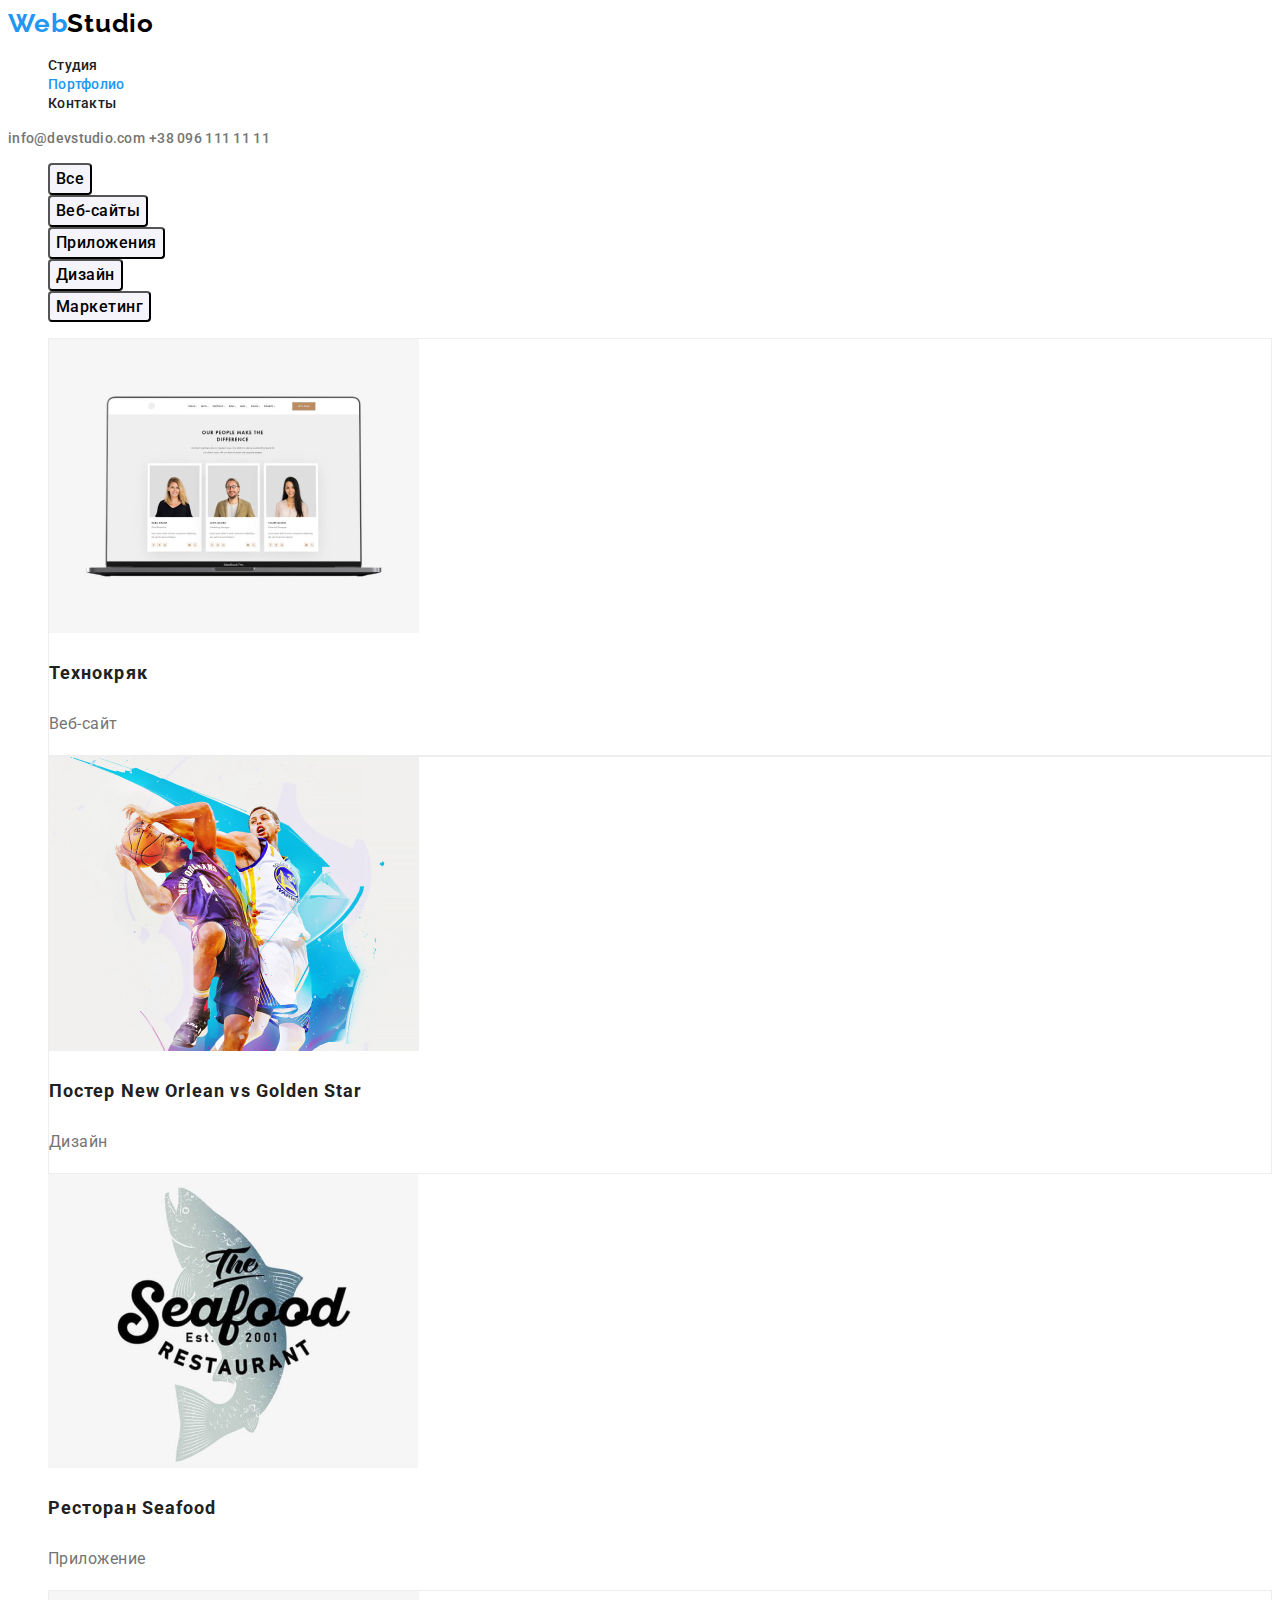
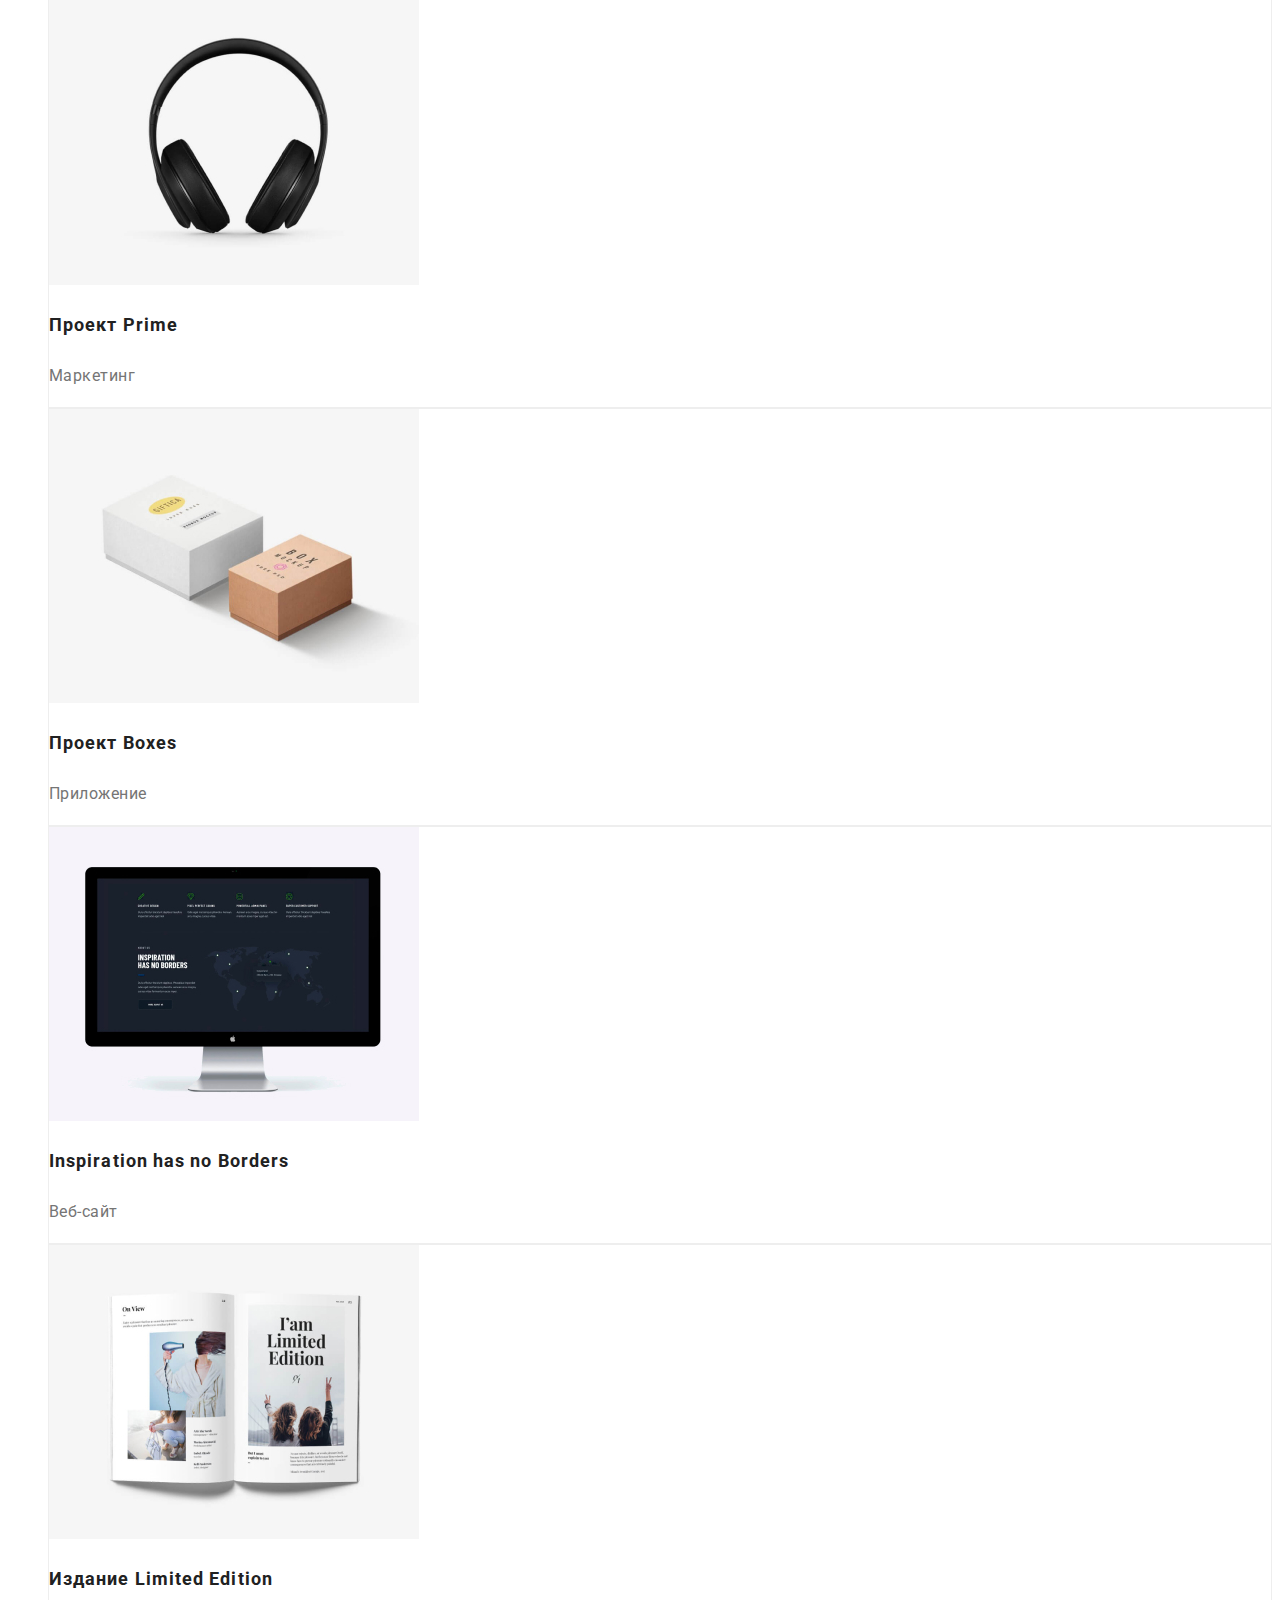
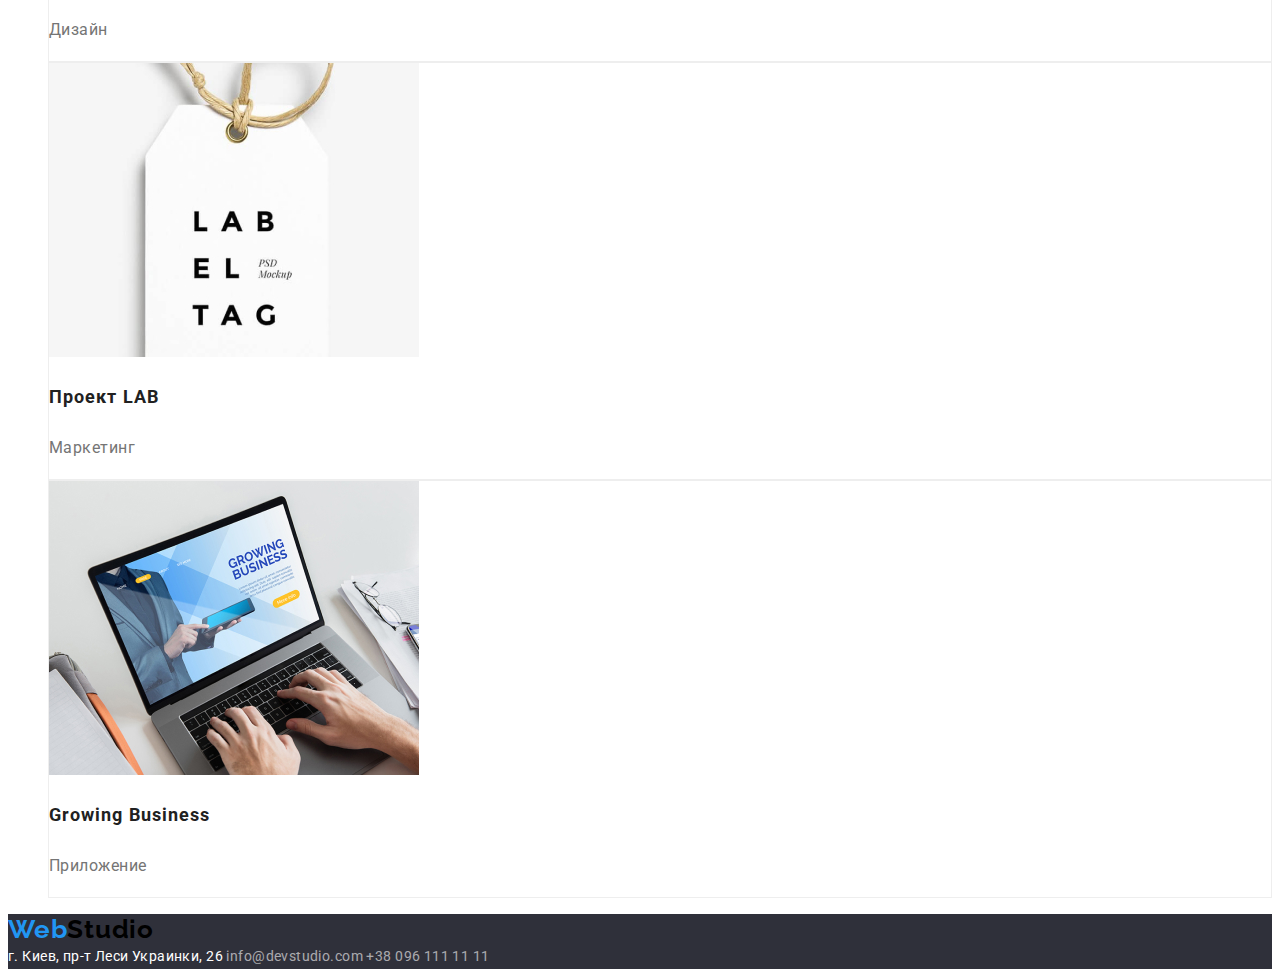
==== portfolio.html @ 05eec01e "скопированные" ====
<!DOCTYPE html>
<html lang="en">
<head>
    <meta charset="UTF-8">
    <meta http-equiv="X-UA-Compatible" content="IE=edge">
    <meta name="viewport" content="width=device-width, initial-scale=1.0">
    <link rel="preconnect" href="https://fonts.googleapis.com">
    <link rel="preconnect" href="https://fonts.gstatic.com" crossorigin>
    <link href="https://fonts.googleapis.com/css2?family=Raleway:wght@700&family=Roboto:wght@400;500;700;900&display=swap" rel="stylesheet">
    <link rel="stylesheet" href="./css/styles.css">
    <title>Портфолио</title>
</head>
<body>
    <!-- Шапка -->
    <header class="header">
        <a href="index.html" class="main-page-link">Web<span class="main-page-link-logo">Studio</span></a>
        <nav>
            <ul>
                <li><a href="index.html" class="nav-sections">Студия</a></li>
                <li><a href="portfolio.html" class="nav-sections active">Портфолио</a></li>
                <li><a href="#" class="nav-sections">Контакты</a></li>
            </ul>  
        </nav>
        <a href="mailto:info@devstudio.com" class="main-mail-header">info@devstudio.com</a>
        <a href="tel:+380961111111" class="main-phone-header">+38 096 111 11 11</a>
    </header>

    <!-- Основная часть -->

    <main>

        <!--Фильтры-->
        <section>
            <ul>
                <li>
                    <button type="button" class="portfolio-categories-button">Все</button>
                </li>
                <li>
                    <button type="button" class="portfolio-categories-button">Веб-сайты</button>
                </li>
                <li>
                    <button type="button" class="portfolio-categories-button">Приложения</button>
                </li>
                <li>
                    <button type="button" class="portfolio-categories-button">Дизайн</button>
                </li>
                <li>
                    <button type="button" class="portfolio-categories-button">Маркетинг</button>
                </li>
            </ul>  

            <!--Варианты для фильтра-->
        
            <ul>
                <li class="portfolio-variants">
                    <a href="#">
                        <img src="images/portf1.jpg" alt="ноутбук" width="370">
                        <h3 class="portfolio-variant-name">Технокряк</h3>
                        <p class="portfolio-variant-type">Веб-сайт</p>
                    </a>   
                </li>
                <li class="portfolio-variants">
                    <a href="">
                        <img src="images/portf2.jpg" alt="баскетболисты" width="370">
                        <h3 class="portfolio-variant-name">Постер New Orlean vs Golden Star</h3>
                        <p class="portfolio-variant-type">Дизайн</p>  
                    </a>
                </li>
                <li>
                    <a href="#">
                        <img src="images/portf3.jpg" alt="морской ресторан" width="370">
                        <h3 class="portfolio-variant-name">Ресторан Seafood</h3>
                        <p class="portfolio-variant-type">Приложение</p>
                    </a> 
                </li>
                <li class="portfolio-variants">
                    <a href="#">
                        <img src="images/portf4.jpg" alt="наушники" width="370">
                        <h3 class="portfolio-variant-name">Проект Prime</h3>
                        <p class="portfolio-variant-type">Маркетинг</p>
                    </a>
                </li>
                <li class="portfolio-variants">
                    <a href="#">
                        <img src="images/portf5.jpg" alt="коробки" width="370">
                        <h3 class="portfolio-variant-name">Проект Boxes</h3>
                        <p class="portfolio-variant-type">Приложение</p>
                    </a>
                </li>
                <li class="portfolio-variants">
                    <a href="#">
                        <img src="images/portf6.jpg" alt="монитор" width="370">
                        <h3 class="portfolio-variant-name">Inspiration has no Borders</h3>
                        <p class="portfolio-variant-type">Веб-сайт</p>
                    </a>
                </li>
                <li class="portfolio-variants">
                    <a href="#">
                        <img src="images/portf7.jpg" alt="книга" width="370">
                        <h3 class="portfolio-variant-name">Издание Limited Edition</h3>
                        <p class="portfolio-variant-type">Дизайн</p>
                    </a>
                </li>
                <li class="portfolio-variants">
                    <a href="#">
                        <img src="images/portf8.jpg" alt="бирка" width="370">
                        <h3 class="portfolio-variant-name">Проект LAB</h3>
                        <p class="portfolio-variant-type">Маркетинг</p>
                    </a>
                </li>
                <li class="portfolio-variants">
                    <a href="#">
                        <img src="images/portf9.jpg" alt="печатание на ноутбуке" width="370">
                        <h3 class="portfolio-variant-name">Growing Business</h3>
                        <p class="portfolio-variant-type">Приложение</p>
                    </a>
                </li>
            </ul>
        </section>

    </main>

    <!-- Подвал-->
    <footer class="footer">
        <a href="index.html" class="main-page-link">Web<span class="main-page-link-logo">Studio</span></a>
        <address class="footer-address">г. Киев, пр-т Леси Украинки, 26
            <a href="mailto:info@devstudio.com" class="main-mail-footer">info@devstudio.com</a>
            <a href="tel:+380961111111" class="main-phone-footer">+38 096 111 11 11</a>
        </address>
    </footer>
</body>
</html>
---- css/styles.css ----
body {
    font-family: 'Raleway', sans-serif;
    font-family: 'Roboto', sans-serif;
    background: #FFFFFF;
    font-family: Roboto;
    color: var(--almost-black-color);
}

a {
   text-decoration: none; 
}

button {
    font-family: inherit;
    cursor: pointer;
}
ul {
    list-style: none;
}

:root {
    --blue-color: #2196F3;
    --gray-color: #757575;
    --white-color: #FFFFFF;
    --notwhite-color: #F5F4FA;
    --almost-black-color: #212121;
}

/* шапка и елементы */

.main-page-link {
    font-family: Raleway;
    font-weight: bold;
    font-size: 26px;
    line-height: 1.19;
    letter-spacing: 0.03em;
    color: var(--blue-color);
}

.main-page-link-logo {
    color: #000;
}

.nav-sections {
    font-weight: 500;
    font-size: 14px;
    line-height: 1.14;
    letter-spacing: 0.02em;
    color: var(--almost-black-color); 
}

.nav-sections.active,
.nav-sections:hover,
.nav-sections:focus {
    color: var(--blue-color);
}

.main-mail-header,
.main-phone-header {
    font-weight: 500;
    font-size: 14px;
    line-height: 1.14;
    letter-spacing: 0.02em;
    color: var(--gray-color);
}
.main-mail-header:hover,
.main-mail-header:focus,
.main-phone-header:hover,
.main-phone-header:focus {
    color: var(--blue-color);
}


/* главная страница*/

/* главный текст с кнопкой*/

.main-page-face {
    background: #2F303A;
}

.main-page-face-text {
    font-weight: 900;
    font-size: 44px;
    line-height: 1.36;
    text-align: center;
    letter-spacing: 0.06em;
    text-transform: uppercase;
    color: var(--white-color);
}

.main-page-face-button {
    background: var(--blue-color);
    box-shadow: 0px 4px 4px rgba(0, 0, 0, 0.15);
    border-radius: 4px;
    font-weight: bold;
    font-size: 16px;
    line-height: 1.87;
    display: flex;
    align-items: center;
    text-align: center;
    letter-spacing: 0.06em;
    color: var(--white-color);
}

.main-page-face-button:focus,
.main-page-face-button:hover {
    background: #188CE8;
    ;
}

/* Характеристики*/

.main-page-specifications-title{
    font-weight: bold;
    font-size: 14px;
    line-height: 1.14;
    letter-spacing: 0.03em;
    text-transform: uppercase;
}

.main-page-specifications-text {
    font-size: 14px;
    line-height: 1.71;
    letter-spacing: 0.03em;
    color: var(--gray-color);
}

/* Заголовки разделов*/
.main-page-titles {
    font-weight: bold;
    font-size: 36px;
    line-height: 1.17;
    text-align: center;
    letter-spacing: 0.03em;
}

/* Раздел команды*/
.main-page-team {
    background: var(--notwhite-color);
}

.main-page-team-teaser {
    background: var(--white-color);
    box-shadow: 0px 1px 3px rgba(0, 0, 0, 0.12), 0px 1px 1px rgba(0, 0, 0, 0.14), 0px 2px 1px rgba(0, 0, 0, 0.2);
    border-radius: 0px 0px 4px 4px;
}

.main-page-team-name {
    font-weight: 500;
    font-size: 16px;
    line-height: 1.19;
    text-align: center;
    letter-spacing: 0.03em;
}

.main-page-team-position {
    font-weight: normal;
    font-size: 16px;
    line-height: 1.19;
    text-align: center;
    letter-spacing: 0.03em;
    color: var(--gray-color);
}


/* Портфолио*/

/* Кнопки категорий */
.portfolio-categories-button {
    background: var(--notwhite-color);
    border-radius: 4px;
    font-weight: 500;
    font-size: 16px;
    line-height: 1.62;
    text-align: center;
    letter-spacing: 0.03em;
}

.portfolio-categories-button:focus,
.portfolio-categories-button:hover {
    background: var(--blue-color);
    box-shadow: 0px 3px 1px rgba(0, 0, 0, 0.1), 0px 1px 2px rgba(0, 0, 0, 0.08), 0px 2px 2px rgba(0, 0, 0, 0.12);
    border-radius: 4px;
    font-weight: 500;
    font-size: 16px;
    line-height: 1.62;
    text-align: center;
    letter-spacing: 0.03em;
    color: var(--white-color);
}

/* Варианты*/
.portfolio-variants {
    border: 1px solid #EEEEEE;
    box-sizing: border-box;
}

.portfolio-variant-name {
    font-weight: bold;
    font-size: 18px;
    line-height: 2;
    letter-spacing: 0.06em;
    color: var(--almost-black-color);
}

.portfolio-variant-type {
    font-weight: normal;
    font-size: 16px;
    line-height: 1.87;
    letter-spacing: 0.03em;
    color: var(--gray-color);
}

/* Подвал*/

.footer {
    background: #2F303A;
}

.footer-address {
    font-style: normal;
    font-weight: normal;
    font-size: 14px;
    line-height: 1.71;
    letter-spacing: 0.03em;
    color: var(--white-color);
}

.main-mail-footer,
.main-phone-footer {
    font-style: normal;
    font-weight: normal;
    font-size: 14px;
    line-height: 1.71;
    letter-spacing: 0.03em;
    color: rgba(255, 255, 255, 0.6); 
}

.main-mail-footer:hover,
.main-phone-footer:hover,
.main-mail-footer:focus,
.main-phone-footer:focus {
    color: var(--blue-color);
}
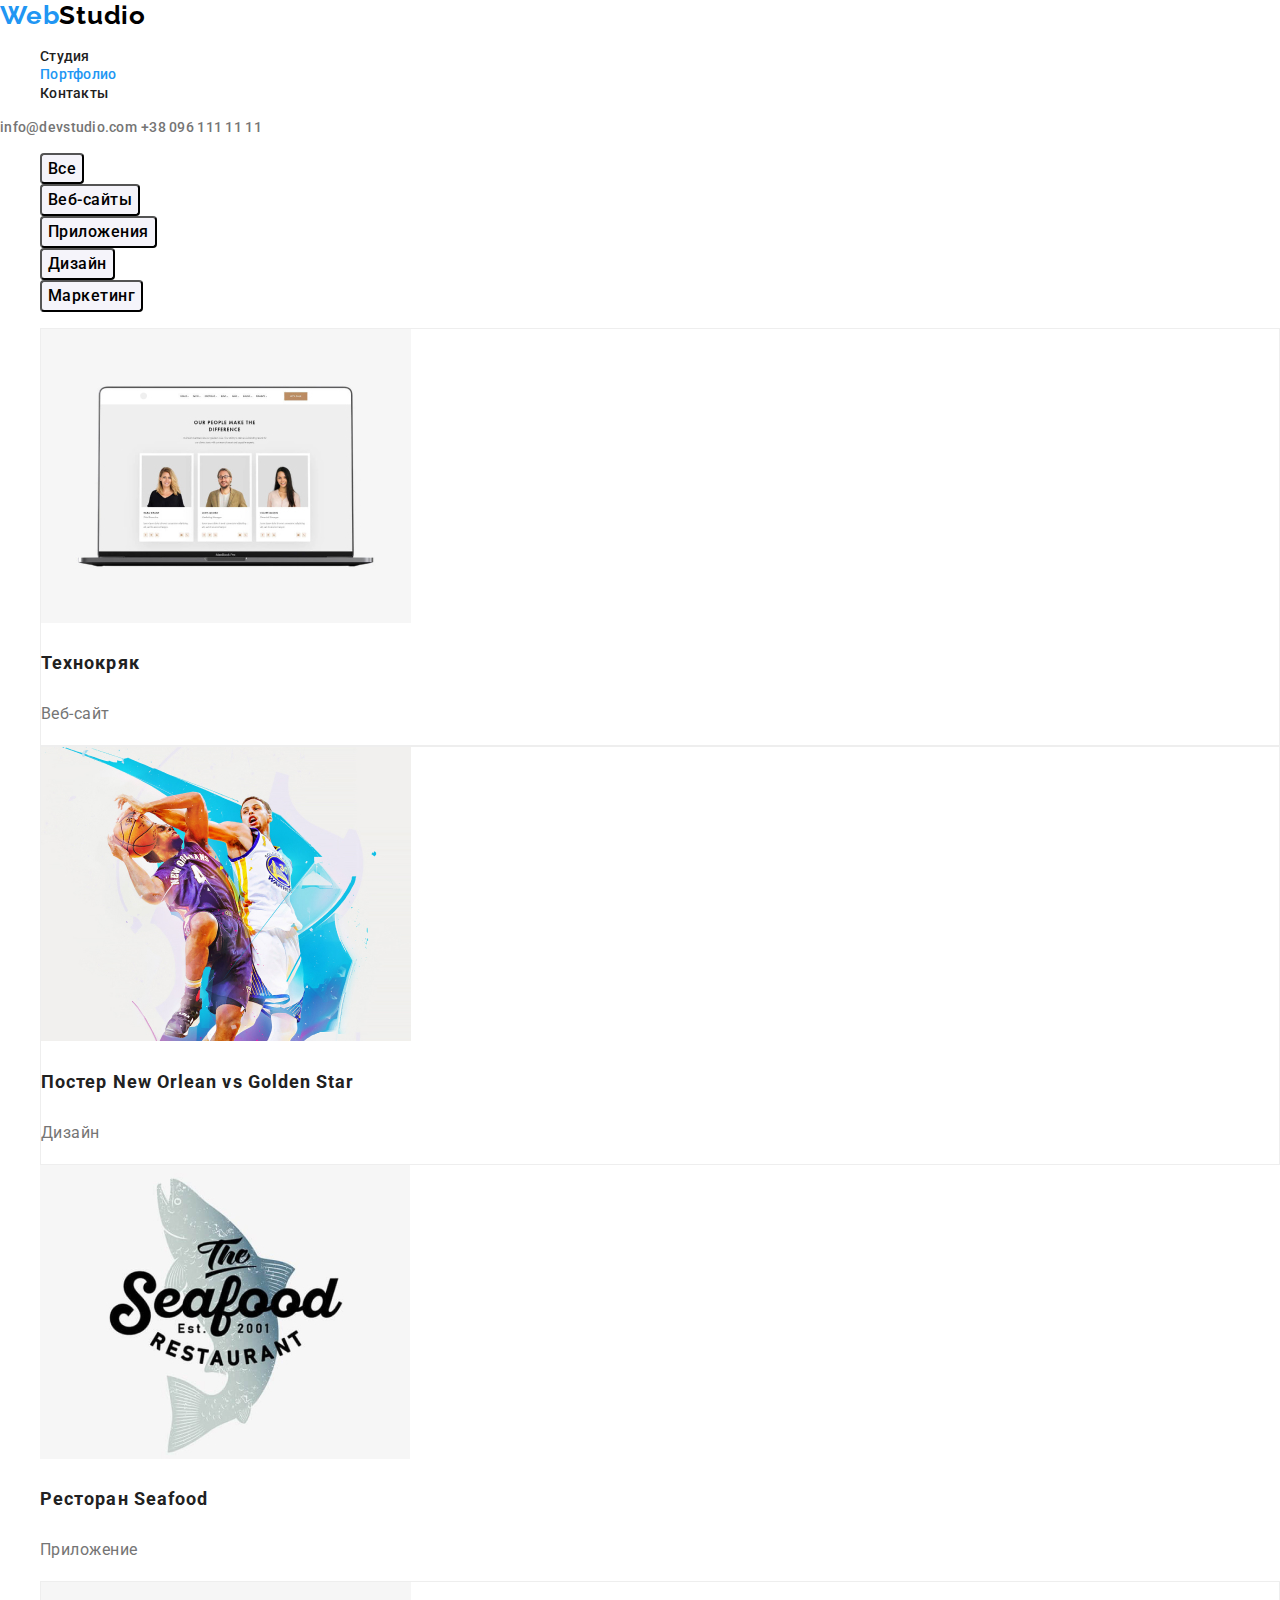
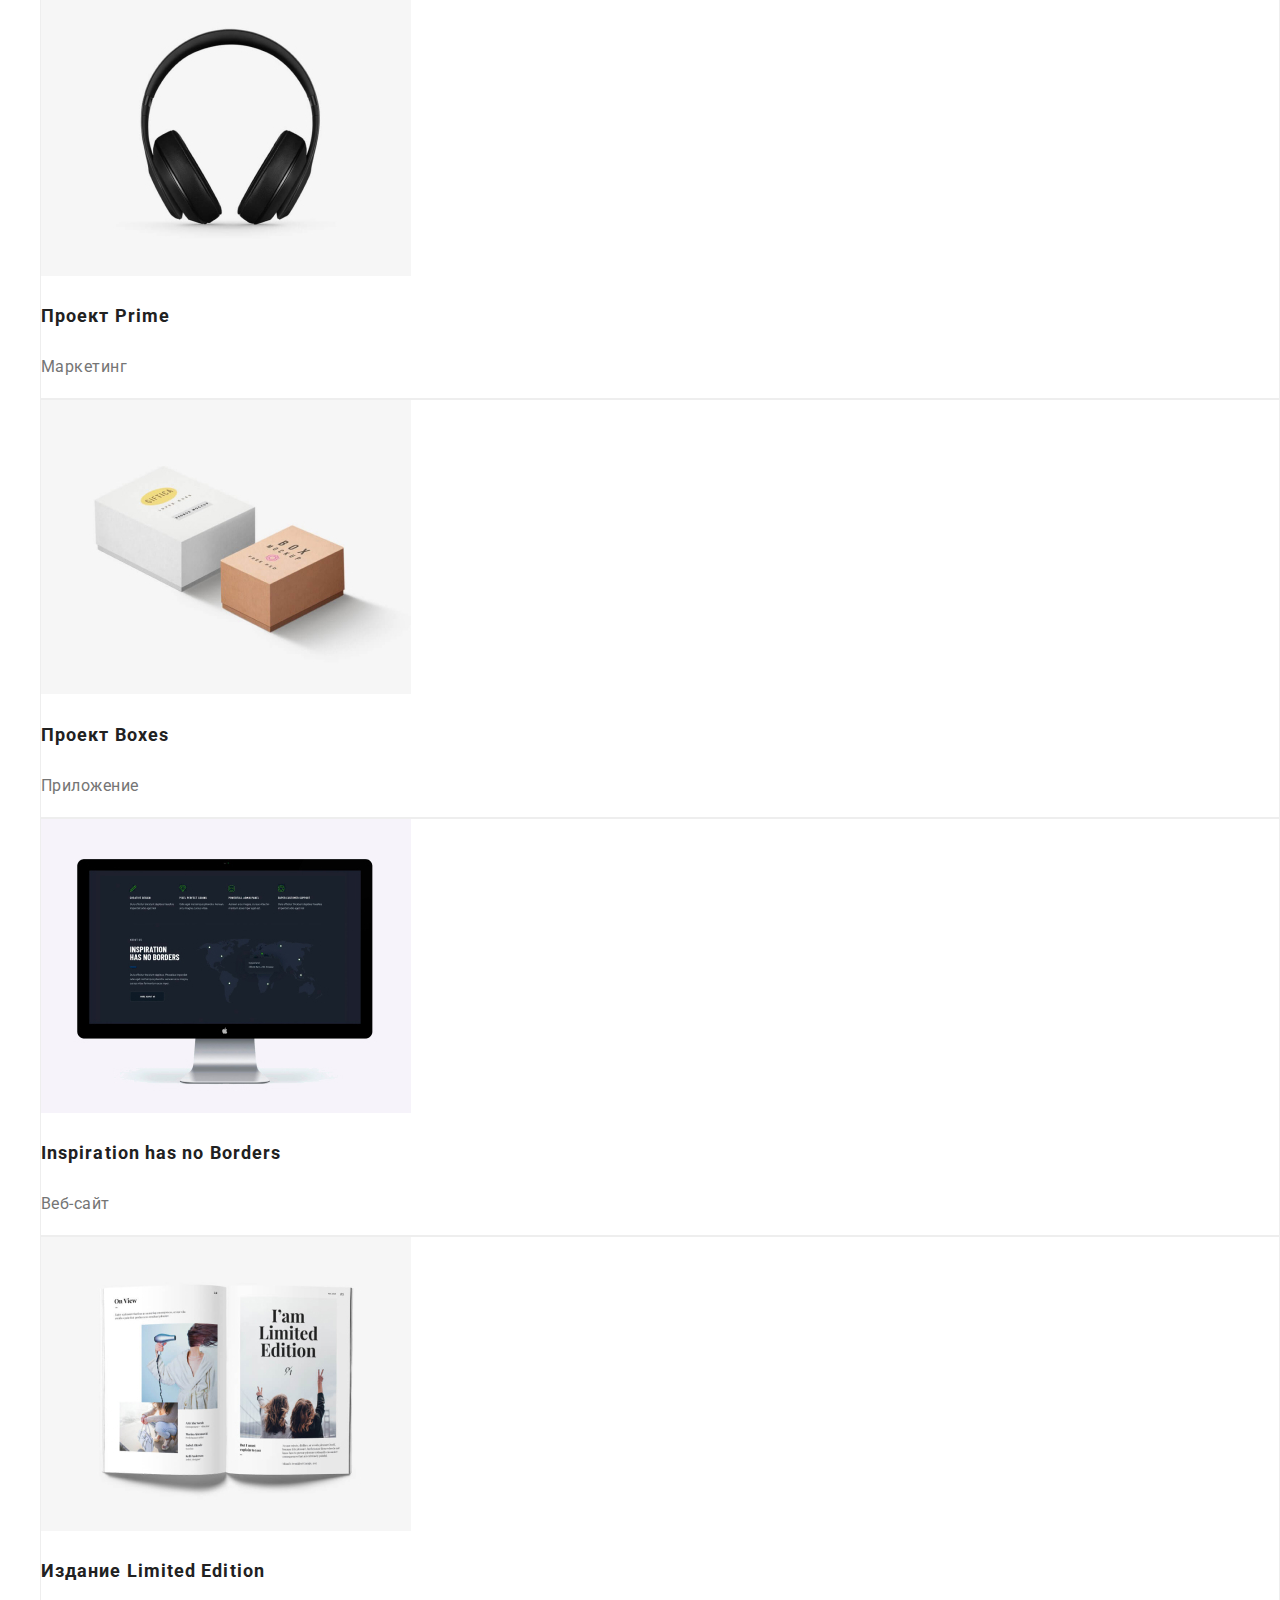
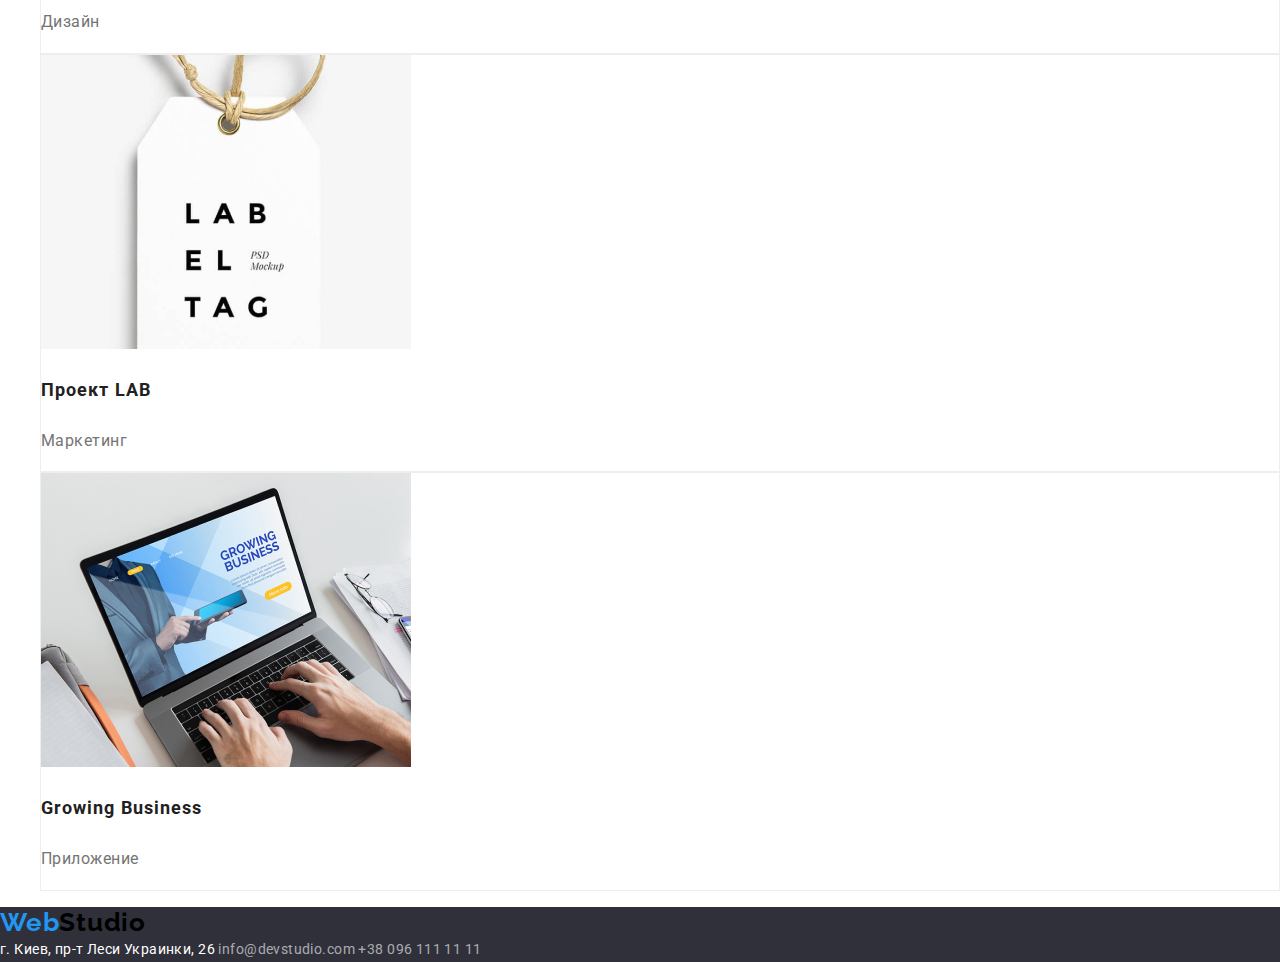
==== commit 198a4834: "+нормализатор" ====
--- a/portfolio.html
+++ b/portfolio.html
@@ -7,6 +7,7 @@
     <link rel="preconnect" href="https://fonts.googleapis.com">
     <link rel="preconnect" href="https://fonts.gstatic.com" crossorigin>
     <link href="https://fonts.googleapis.com/css2?family=Raleway:wght@700&family=Roboto:wght@400;500;700;900&display=swap" rel="stylesheet">
+    <link rel="stylesheet" href="./css/modern-normalize.css">
     <link rel="stylesheet" href="./css/styles.css">
     <title>Портфолио</title>
 </head>
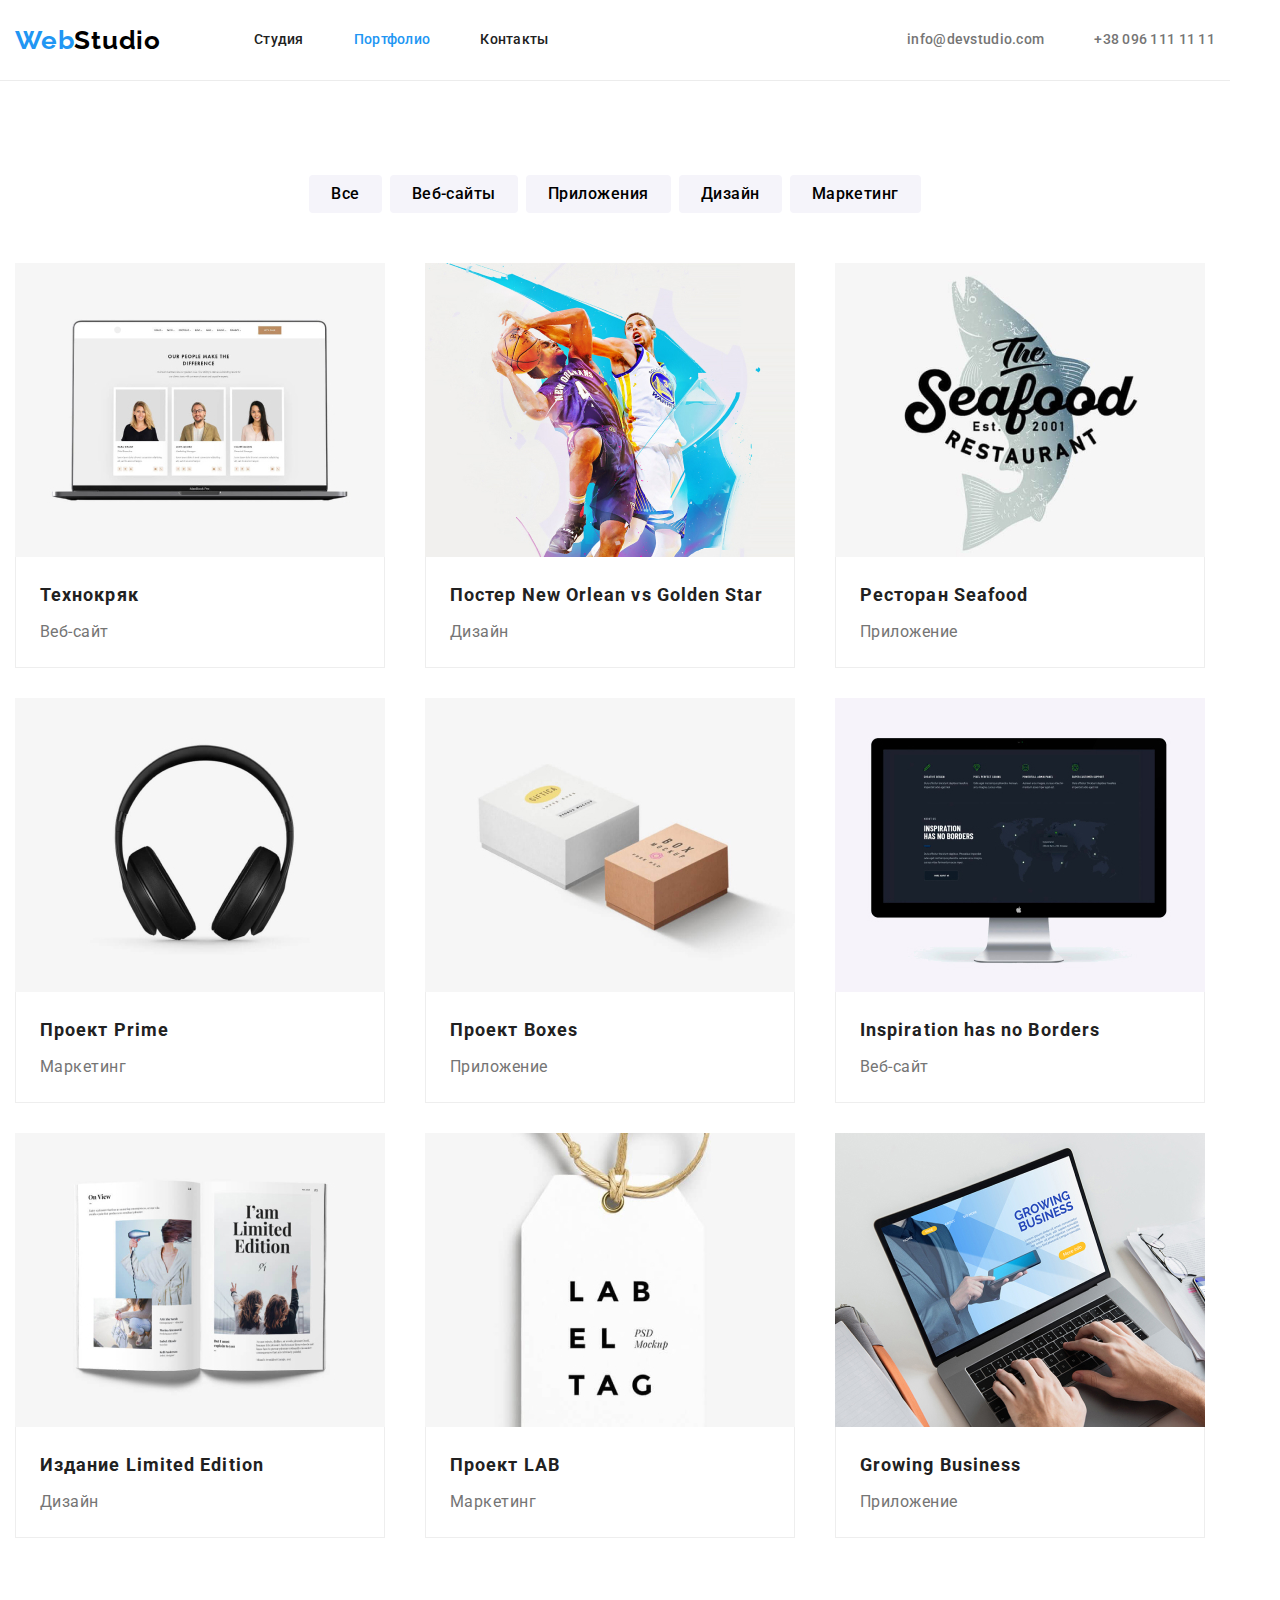
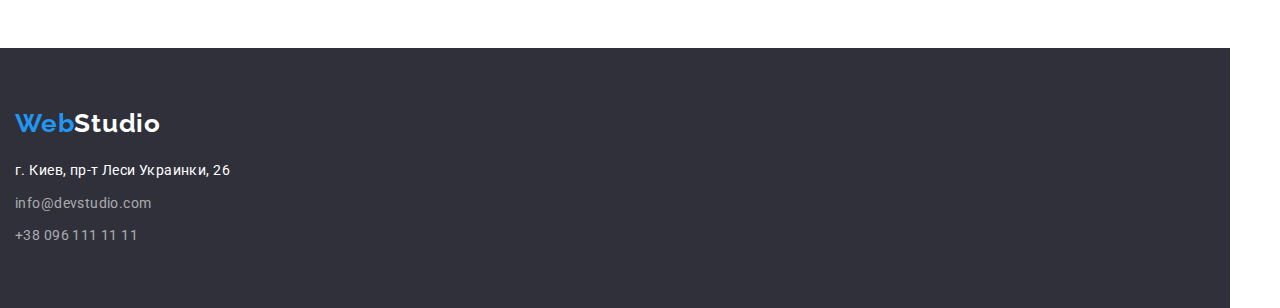
==== commit 44b928e1: "first try" ====
--- a/portfolio.html
+++ b/portfolio.html
@@ -13,17 +13,19 @@
 </head>
 <body>
     <!-- Шапка -->
-    <header class="header">
-        <a href="index.html" class="main-page-link">Web<span class="main-page-link-logo">Studio</span></a>
-        <nav>
-            <ul>
-                <li><a href="index.html" class="nav-sections">Студия</a></li>
-                <li><a href="portfolio.html" class="nav-sections active">Портфолио</a></li>
-                <li><a href="#" class="nav-sections">Контакты</a></li>
-            </ul>  
-        </nav>
-        <a href="mailto:info@devstudio.com" class="main-mail-header">info@devstudio.com</a>
-        <a href="tel:+380961111111" class="main-phone-header">+38 096 111 11 11</a>
+    <header class="header container">
+        <div class="header-div">
+            <a href="index.html" class="main-page-link">Web<span class="main-page-link-logo">Studio</span></a>
+            <nav class="nav-menu">
+                <ul class="nav-list">
+                    <li class="nav-li"><a href="index.html" class="nav-sections">Студия</a></li>
+                    <li class="nav-li"><a href="portfolio.html" class="nav-sections active">Портфолио</a></li>
+                    <li class="nav-li"><a href="#" class="nav-sections">Контакты</a></li>
+                </ul>  
+            </nav>
+            <a href="mailto:info@devstudio.com" class="main-mail-header">info@devstudio.com</a>
+            <a href="tel:+380961111111" class="main-phone-header">+38 096 111 11 11</a>
+        </div>
     </header>
 
     <!-- Основная часть -->
@@ -31,89 +33,115 @@
     <main>
 
         <!--Фильтры-->
-        <section>
-            <ul>
-                <li>
+        <section class="container">
+            <ul class="filters-list">
+                <li class="filter-li">
                     <button type="button" class="portfolio-categories-button">Все</button>
                 </li>
-                <li>
+                <li class="filter-li">
                     <button type="button" class="portfolio-categories-button">Веб-сайты</button>
                 </li>
-                <li>
+                <li class="filter-li">
                     <button type="button" class="portfolio-categories-button">Приложения</button>
                 </li>
-                <li>
+                <li class="filter-li">
                     <button type="button" class="portfolio-categories-button">Дизайн</button>
                 </li>
-                <li>
+                <li class="filter-li">
                     <button type="button" class="portfolio-categories-button">Маркетинг</button>
                 </li>
             </ul>  
 
             <!--Варианты для фильтра-->
         
-            <ul>
+            <ul class="portfolio-variants-list">
                 <li class="portfolio-variants">
                     <a href="#">
                         <img src="images/portf1.jpg" alt="ноутбук" width="370">
-                        <h3 class="portfolio-variant-name">Технокряк</h3>
-                        <p class="portfolio-variant-type">Веб-сайт</p>
+                        <div class="variants-bottom">
+                            <h3 class="portfolio-variant-name">Технокряк</h3>
+                            <p class="portfolio-variant-type">Веб-сайт</p>
+                        </div>
                     </a>   
                 </li>
+
                 <li class="portfolio-variants">
                     <a href="">
                         <img src="images/portf2.jpg" alt="баскетболисты" width="370">
-                        <h3 class="portfolio-variant-name">Постер New Orlean vs Golden Star</h3>
-                        <p class="portfolio-variant-type">Дизайн</p>  
+                        <div class="variants-bottom">
+                            <h3 class="portfolio-variant-name">Постер New Orlean vs Golden Star</h3>
+                            <p class="portfolio-variant-type">Дизайн</p> 
+                        </div>
                     </a>
                 </li>
-                <li>
+
+                <li class="portfolio-variants">
                     <a href="#">
                         <img src="images/portf3.jpg" alt="морской ресторан" width="370">
-                        <h3 class="portfolio-variant-name">Ресторан Seafood</h3>
-                        <p class="portfolio-variant-type">Приложение</p>
+                        <div class="variants-bottom">
+                            <h3 class="portfolio-variant-name">Ресторан Seafood</h3>
+                            <p class="portfolio-variant-type">Приложение</p>
+                        </div>
                     </a> 
                 </li>
+
                 <li class="portfolio-variants">
                     <a href="#">
                         <img src="images/portf4.jpg" alt="наушники" width="370">
-                        <h3 class="portfolio-variant-name">Проект Prime</h3>
-                        <p class="portfolio-variant-type">Маркетинг</p>
+                        <div class="variants-bottom">
+                            <h3 class="portfolio-variant-name">Проект Prime</h3>
+                            <p class="portfolio-variant-type">Маркетинг</p>
+                        </div>
                     </a>
                 </li>
+
                 <li class="portfolio-variants">
                     <a href="#">
                         <img src="images/portf5.jpg" alt="коробки" width="370">
-                        <h3 class="portfolio-variant-name">Проект Boxes</h3>
-                        <p class="portfolio-variant-type">Приложение</p>
+                        <div class="variants-bottom">
+                            <h3 class="portfolio-variant-name">Проект Boxes</h3>
+                            <p class="portfolio-variant-type">Приложение</p>
+                        </div>
                     </a>
                 </li>
+
                 <li class="portfolio-variants">
                     <a href="#">
                         <img src="images/portf6.jpg" alt="монитор" width="370">
-                        <h3 class="portfolio-variant-name">Inspiration has no Borders</h3>
-                        <p class="portfolio-variant-type">Веб-сайт</p>
+                        <div class="variants-bottom">
+                            <h3 class="portfolio-variant-name">Inspiration has no Borders</h3>
+                            <p class="portfolio-variant-type">Веб-сайт</p> 
+                        </div>
                     </a>
                 </li>
+
                 <li class="portfolio-variants">
                     <a href="#">
                         <img src="images/portf7.jpg" alt="книга" width="370">
-                        <h3 class="portfolio-variant-name">Издание Limited Edition</h3>
-                        <p class="portfolio-variant-type">Дизайн</p>
+                        <div class="variants-bottom">
+                            <h3 class="portfolio-variant-name">Издание Limited Edition</h3>
+                            <p class="portfolio-variant-type">Дизайн</p>
+                        </div>     
                     </a>
                 </li>
+
                 <li class="portfolio-variants">
                     <a href="#">
                         <img src="images/portf8.jpg" alt="бирка" width="370">
-                        <h3 class="portfolio-variant-name">Проект LAB</h3>
-                        <p class="portfolio-variant-type">Маркетинг</p>
+                        <div class="variants-bottom">
+                            <h3 class="portfolio-variant-name">Проект LAB</h3>
+                            <p class="portfolio-variant-type">Маркетинг</p>
+                        </div>    
                     </a>
                 </li>
+
                 <li class="portfolio-variants">
                     <a href="#">
                         <img src="images/portf9.jpg" alt="печатание на ноутбуке" width="370">
-                        <h3 class="portfolio-variant-name">Growing Business</h3>
-                        <p class="portfolio-variant-type">Приложение</p>
+                        <div class="variants-bottom">
+                            <h3 class="portfolio-variant-name">Growing Business</h3>
+                            <p class="portfolio-variant-type">Приложение</p>
+                        </div>
                     </a>
                 </li>
             </ul>
@@ -122,7 +150,7 @@
     </main>
 
     <!-- Подвал-->
-    <footer class="footer">
+    <footer class="footer container">
         <a href="index.html" class="main-page-link">Web<span class="main-page-link-logo">Studio</span></a>
         <address class="footer-address">г. Киев, пр-т Леси Украинки, 26
             <a href="mailto:info@devstudio.com" class="main-mail-footer">info@devstudio.com</a>
--- a/css/styles.css
+++ b/css/styles.css
@@ -1,3 +1,6 @@
+html {
+    box-sizing: border-box;
+}
 body {
     font-family: 'Raleway', sans-serif;
     font-family: 'Roboto', sans-serif;
@@ -6,6 +9,12 @@
     color: var(--almost-black-color);
 }
 
+*,
+*::before,
+*::after {
+  box-sizing: inherit;
+}
+
 a {
    text-decoration: none; 
 }
@@ -16,6 +25,23 @@
 }
 ul {
     list-style: none;
+    padding-left: 0;
+}
+
+p,
+h3 {
+    margin-top: 0;
+    margin-bottom: 0;
+}
+
+section {
+    padding-top: 94px;
+    padding-bottom: 94px;
+}
+
+img {
+    display: block;
+    max-width: 100%;
 }
 
 :root {
@@ -26,9 +52,30 @@
     --almost-black-color: #212121;
 }
 
+.container {
+    width: 1230px;
+    padding-left: 15px;
+    padding-right: 15px;
+}
+
 /* шапка и елементы */
+.header {
+    border-bottom: 1px solid #ECECEC;
+}
+
+.header-div {
+    display: flex;
+    align-items: center;
+    height: 80px;
+}
+
+.header-div a {
+    display: block;
+}
 
 .main-page-link {
+    margin-right: 93px;
+
     font-family: Raleway;
     font-weight: bold;
     font-size: 26px;
@@ -41,7 +88,20 @@
     color: #000;
 }
 
+.nav-list {
+    display: flex;
+    margin-top: 0;
+    margin-bottom: 0;
+}
+
+.nav-list .nav-li + .nav-li {
+    margin-left: 50px;
+}
+
 .nav-sections {
+    padding-top: 32px;
+    padding-bottom: 32px;
+    
     font-weight: 500;
     font-size: 14px;
     line-height: 1.14;
@@ -70,16 +130,34 @@
     color: var(--blue-color);
 }
 
+.main-mail-header {
+    margin-left: auto;
+}
+
+.main-phone-header {
+    margin-left: 50px;
+}
+
 
 /* главная страница*/
 
 /* главный текст с кнопкой*/
+
+
 
 .main-page-face {
     background: #2F303A;
+    padding-top: 94px;
+    padding-bottom: 94px;
 }
 
 .main-page-face-text {
+    margin-top: 0;
+    margin-left: auto;
+    margin-right: auto;
+    margin-bottom: 30px;
+    width: 696px;
+
     font-weight: 900;
     font-size: 44px;
     line-height: 1.36;
@@ -90,6 +168,13 @@
 }
 
 .main-page-face-button {
+    margin-left: auto;
+    margin-right: auto;
+    padding-top: 10px;
+    padding-bottom: 10px;
+    padding-left: 32px;
+    padding-right: 32px;
+
     background: var(--blue-color);
     box-shadow: 0px 4px 4px rgba(0, 0, 0, 0.15);
     border-radius: 4px;
@@ -106,12 +191,27 @@
 .main-page-face-button:focus,
 .main-page-face-button:hover {
     background: #188CE8;
-    ;
 }
 
 /* Характеристики*/
+.specification-list {
+    display: flex;
+    justify-content: center;
+    margin-top: 0;
+    margin-bottom: 94px;
+}
+
+.specification-list .specification-li + .specification-li{
+    margin-left: 30px;
+}
+
+.specification-li {
+    width: 270px;
+}
 
 .main-page-specifications-title{
+    margin-bottom: 10px;
+
     font-weight: bold;
     font-size: 14px;
     line-height: 1.14;
@@ -126,8 +226,14 @@
     color: var(--gray-color);
 }
 
+.main-page-occupation .container {
+    margin-top: 0;
+}
 /* Заголовки разделов*/
 .main-page-titles {
+    margin-top: 0;
+    margin-bottom: 50px;
+
     font-weight: bold;
     font-size: 36px;
     line-height: 1.17;
@@ -135,18 +241,48 @@
     letter-spacing: 0.03em;
 }
 
+/*Род занятий*/
+
+.occupation-list {
+    display: flex;
+    justify-content: center;
+}
+
+.occupation-list .occupation-li + .occupation-li {
+    margin-left: 30px;
+}
+
 /* Раздел команды*/
 .main-page-team {
     background: var(--notwhite-color);
 }
 
+.main-page-team-list {
+    display: flex;
+    margin-top: 0;
+    margin-bottom: 0;
+    justify-content: center;
+}
+
+.main-page-team-list .main-page-team-teaser + .main-page-team-teaser {
+    margin-left: 30px;
+}
+
 .main-page-team-teaser {
+    padding-bottom: 30px;
+
     background: var(--white-color);
     box-shadow: 0px 1px 3px rgba(0, 0, 0, 0.12), 0px 1px 1px rgba(0, 0, 0, 0.14), 0px 2px 1px rgba(0, 0, 0, 0.2);
     border-radius: 0px 0px 4px 4px;
 }
 
+.team-image {
+    margin-bottom: 30px;
+}
+
 .main-page-team-name {
+    margin-bottom: 10px;
+
     font-weight: 500;
     font-size: 16px;
     line-height: 1.19;
@@ -167,9 +303,26 @@
 /* Портфолио*/
 
 /* Кнопки категорий */
+.filters-list {
+    display: flex;
+    justify-content: center;
+    margin-top: 0;
+    margin-bottom: 50px;
+}
+
+.filters-list .filter-li + .filter-li {
+    margin-left: 8px;
+}
+
 .portfolio-categories-button {
+    padding-top: 6px;
+    padding-bottom: 6px;
+    padding-left: 22px;
+    padding-right: 22px;
+
     background: var(--notwhite-color);
     border-radius: 4px;
+    border-style: none;
     font-weight: 500;
     font-size: 16px;
     line-height: 1.62;
@@ -191,12 +344,35 @@
 }
 
 /* Варианты*/
+
+.portfolio-variants-list {
+    display: flex;
+    flex-wrap: wrap;
+    margin-top: -30px;
+    margin-left: -30px;
+}
+
 .portfolio-variants {
-    border: 1px solid #EEEEEE;
+    margin-top: 30px;
+    margin-left: 30px;
+    flex-basis: calc(100%/3 - 30px);
+
     box-sizing: border-box;
 }
 
+.variants-bottom {
+    padding-top: 20px;
+    padding-bottom: 20px;
+    padding-left: 24px;
+    padding-right: 24px;
+    border-bottom: 1px solid #EEEEEE;
+    border-left: 1px solid #EEEEEE;
+    border-right: 1px solid #EEEEEE;
+    width: 370px;
+}
 .portfolio-variant-name {
+    margin-bottom: 4px;
+
     font-weight: bold;
     font-size: 18px;
     line-height: 2;
@@ -215,9 +391,24 @@
 /* Подвал*/
 
 .footer {
+    padding-top: 60px;
+    padding-bottom: 60px;
+
     background: #2F303A;
 }
 
+.footer a {
+    display: block;
+}
+
+.footer .main-page-link-logo {
+    color: #fff;
+}
+
+.footer .main-page-link {
+    margin-bottom: 20px;
+    margin-right: 0;
+}
 .footer-address {
     font-style: normal;
     font-weight: normal;
@@ -229,6 +420,9 @@
 
 .main-mail-footer,
 .main-phone-footer {
+    margin-top: 9px;
+
+    display: block;
     font-style: normal;
     font-weight: normal;
     font-size: 14px;
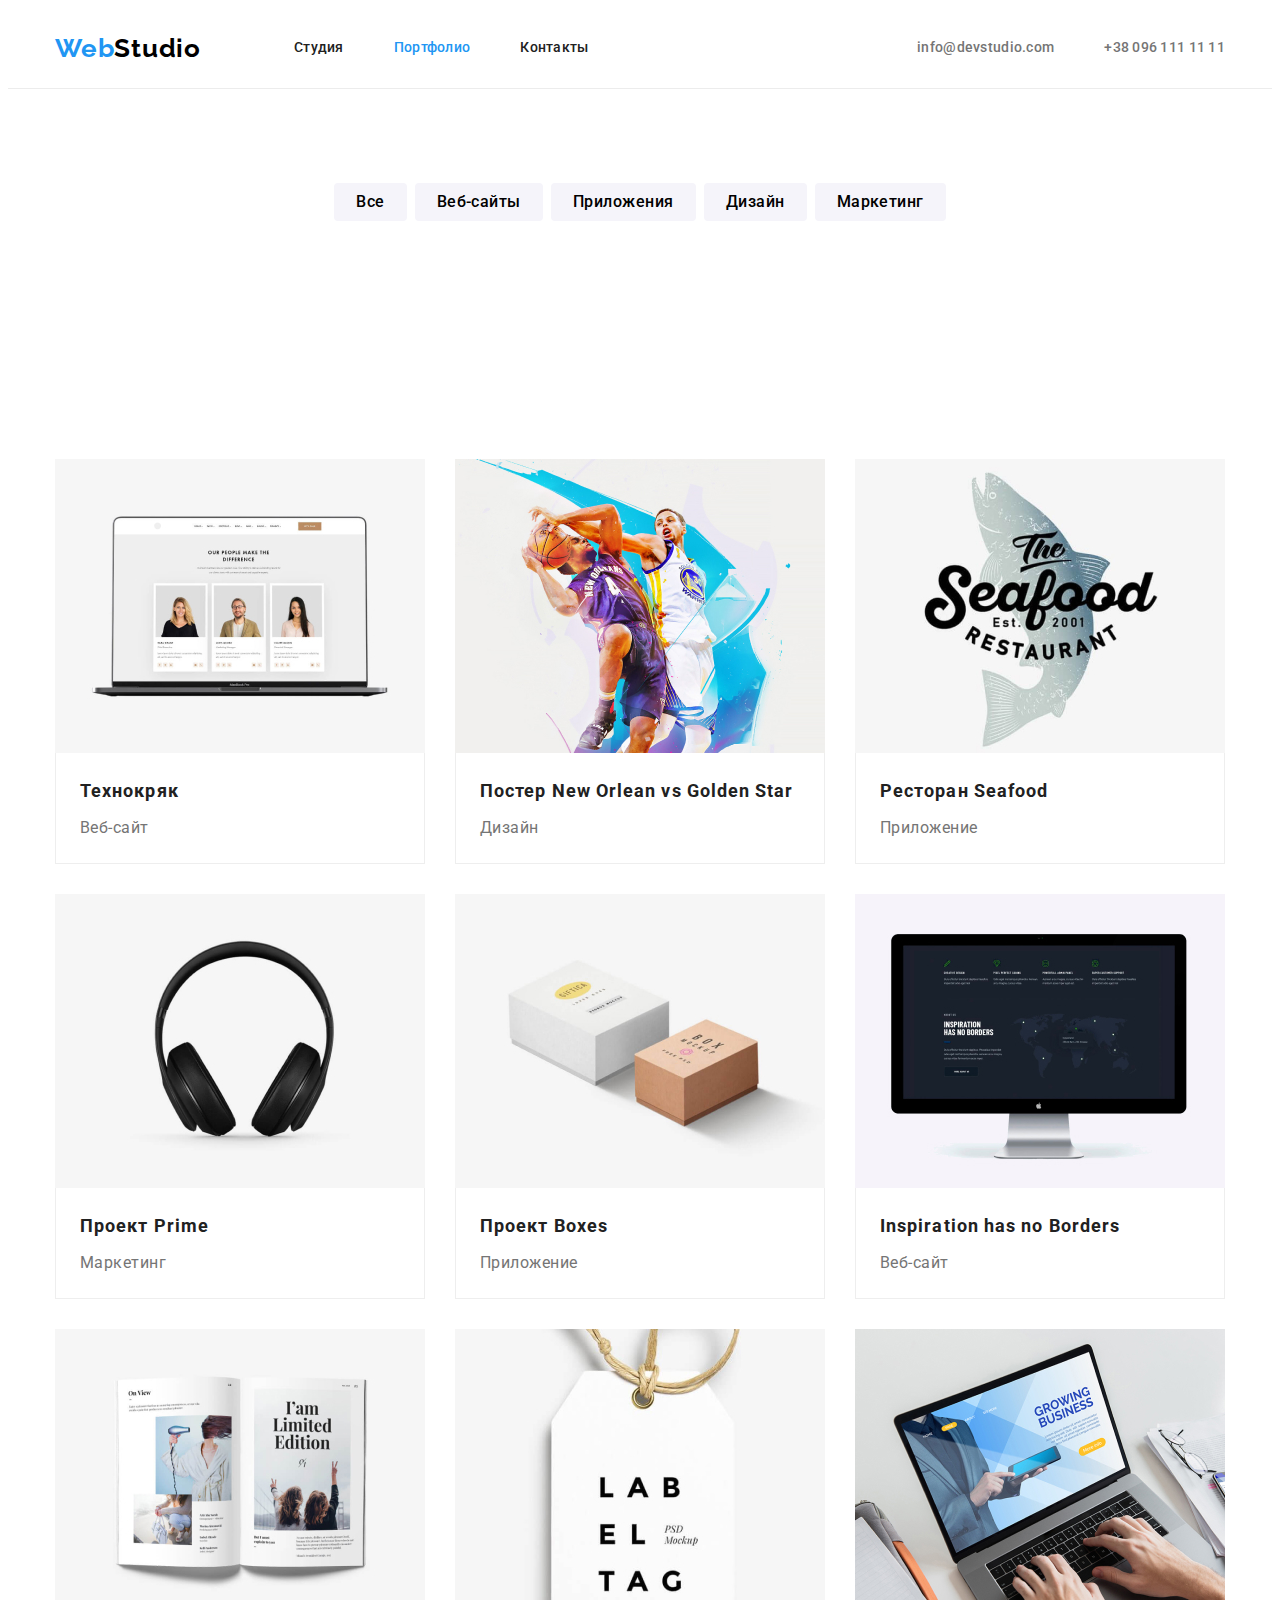
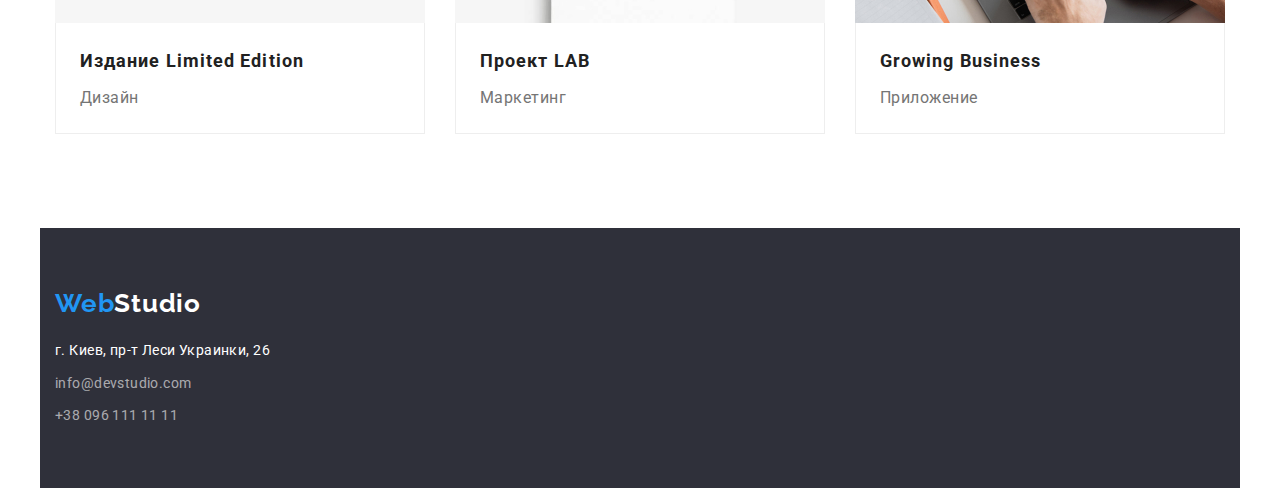
==== commit e03773b4: "супер косяки" ====
--- a/portfolio.html
+++ b/portfolio.html
@@ -7,14 +7,14 @@
     <link rel="preconnect" href="https://fonts.googleapis.com">
     <link rel="preconnect" href="https://fonts.gstatic.com" crossorigin>
     <link href="https://fonts.googleapis.com/css2?family=Raleway:wght@700&family=Roboto:wght@400;500;700;900&display=swap" rel="stylesheet">
-    <link rel="stylesheet" href="./css/modern-normalize.css">
+    <link rel="stylesheet" href="https://github.com/sindresorhus/modern-normalize/blob/main/modern-normalize.css">
     <link rel="stylesheet" href="./css/styles.css">
     <title>Портфолио</title>
 </head>
 <body>
     <!-- Шапка -->
-    <header class="header container">
-        <div class="header-div">
+    <header class="header">
+        <div class="header-div container">
             <a href="index.html" class="main-page-link">Web<span class="main-page-link-logo">Studio</span></a>
             <nav class="nav-menu">
                 <ul class="nav-list">
@@ -23,8 +23,14 @@
                     <li class="nav-li"><a href="#" class="nav-sections">Контакты</a></li>
                 </ul>  
             </nav>
-            <a href="mailto:info@devstudio.com" class="main-mail-header">info@devstudio.com</a>
-            <a href="tel:+380961111111" class="main-phone-header">+38 096 111 11 11</a>
+            <ul class="header-mail-phone-list">
+                <li class="header-mail-phone-li">
+                    <a href="mailto:info@devstudio.com" class="main-mail-header">info@devstudio.com</a>
+                </li>
+                <li class="header-mail-phone-li">
+                    <a href="tel:+380961111111" class="main-phone-header">+38 096 111 11 11</a>
+                </li>
+            </ul>
         </div>
     </header>
 
@@ -33,118 +39,125 @@
     <main>
 
         <!--Фильтры-->
-        <section class="container">
-            <ul class="filters-list">
-                <li class="filter-li">
-                    <button type="button" class="portfolio-categories-button">Все</button>
-                </li>
-                <li class="filter-li">
-                    <button type="button" class="portfolio-categories-button">Веб-сайты</button>
-                </li>
-                <li class="filter-li">
-                    <button type="button" class="portfolio-categories-button">Приложения</button>
-                </li>
-                <li class="filter-li">
-                    <button type="button" class="portfolio-categories-button">Дизайн</button>
-                </li>
-                <li class="filter-li">
-                    <button type="button" class="portfolio-categories-button">Маркетинг</button>
-                </li>
-            </ul>  
+        <section>
+            <div class="container">
+                <ul class="filters-list">
+                    <li class="filter-li">
+                        <button type="button" class="portfolio-categories-button">Все</button>
+                    </li>
+                    <li class="filter-li">
+                        <button type="button" class="portfolio-categories-button">Веб-сайты</button>
+                    </li>
+                    <li class="filter-li">
+                        <button type="button" class="portfolio-categories-button">Приложения</button>
+                    </li>
+                    <li class="filter-li">
+                        <button type="button" class="portfolio-categories-button">Дизайн</button>
+                    </li>
+                    <li class="filter-li">
+                        <button type="button" class="portfolio-categories-button">Маркетинг</button>
+                    </li>
+                </ul>
+            </div>
+            
+        </section>
 
             <!--Варианты для фильтра-->
-        
-            <ul class="portfolio-variants-list">
-                <li class="portfolio-variants">
-                    <a href="#">
-                        <img src="images/portf1.jpg" alt="ноутбук" width="370">
-                        <div class="variants-bottom">
-                            <h3 class="portfolio-variant-name">Технокряк</h3>
-                            <p class="portfolio-variant-type">Веб-сайт</p>
-                        </div>
-                    </a>   
-                </li>
+        <section>
+            <div class="container">
+                <ul class="portfolio-variants-list">
+                    <li class="portfolio-variants">
+                        <a href="#">
+                            <img src="images/portf1.jpg" alt="ноутбук" width="370">
+                            <div class="variants-bottom">
+                                <h3 class="portfolio-variant-name">Технокряк</h3>
+                                <p class="portfolio-variant-type">Веб-сайт</p>
+                            </div>
+                        </a>   
+                    </li>
 
-                <li class="portfolio-variants">
-                    <a href="">
-                        <img src="images/portf2.jpg" alt="баскетболисты" width="370">
-                        <div class="variants-bottom">
-                            <h3 class="portfolio-variant-name">Постер New Orlean vs Golden Star</h3>
-                            <p class="portfolio-variant-type">Дизайн</p> 
-                        </div>
-                    </a>
-                </li>
+                    <li class="portfolio-variants">
+                        <a href="">
+                            <img src="images/portf2.jpg" alt="баскетболисты" width="370">
+                            <div class="variants-bottom">
+                                <h3 class="portfolio-variant-name">Постер New Orlean vs Golden Star</h3>
+                                <p class="portfolio-variant-type">Дизайн</p> 
+                            </div>
+                        </a>
+                    </li>
 
-                <li class="portfolio-variants">
-                    <a href="#">
-                        <img src="images/portf3.jpg" alt="морской ресторан" width="370">
-                        <div class="variants-bottom">
-                            <h3 class="portfolio-variant-name">Ресторан Seafood</h3>
-                            <p class="portfolio-variant-type">Приложение</p>
-                        </div>
-                    </a> 
-                </li>
+                    <li class="portfolio-variants">
+                        <a href="#">
+                            <img src="images/portf3.jpg" alt="морской ресторан" width="370">
+                            <div class="variants-bottom">
+                                <h3 class="portfolio-variant-name">Ресторан Seafood</h3>
+                                <p class="portfolio-variant-type">Приложение</p>
+                            </div>
+                        </a> 
+                    </li>
 
-                <li class="portfolio-variants">
-                    <a href="#">
-                        <img src="images/portf4.jpg" alt="наушники" width="370">
-                        <div class="variants-bottom">
-                            <h3 class="portfolio-variant-name">Проект Prime</h3>
-                            <p class="portfolio-variant-type">Маркетинг</p>
-                        </div>
-                    </a>
-                </li>
+                    <li class="portfolio-variants">
+                        <a href="#">
+                            <img src="images/portf4.jpg" alt="наушники" width="370">
+                            <div class="variants-bottom">
+                                <h3 class="portfolio-variant-name">Проект Prime</h3>
+                                <p class="portfolio-variant-type">Маркетинг</p>
+                            </div>
+                        </a>
+                    </li>
 
-                <li class="portfolio-variants">
-                    <a href="#">
-                        <img src="images/portf5.jpg" alt="коробки" width="370">
-                        <div class="variants-bottom">
-                            <h3 class="portfolio-variant-name">Проект Boxes</h3>
-                            <p class="portfolio-variant-type">Приложение</p>
-                        </div>
-                    </a>
-                </li>
+                    <li class="portfolio-variants">
+                        <a href="#">
+                            <img src="images/portf5.jpg" alt="коробки" width="370">
+                            <div class="variants-bottom">
+                                <h3 class="portfolio-variant-name">Проект Boxes</h3>
+                                <p class="portfolio-variant-type">Приложение</p>
+                            </div>
+                        </a>
+                    </li>
 
-                <li class="portfolio-variants">
-                    <a href="#">
-                        <img src="images/portf6.jpg" alt="монитор" width="370">
-                        <div class="variants-bottom">
-                            <h3 class="portfolio-variant-name">Inspiration has no Borders</h3>
-                            <p class="portfolio-variant-type">Веб-сайт</p> 
-                        </div>
-                    </a>
-                </li>
+                    <li class="portfolio-variants">
+                        <a href="#">
+                            <img src="images/portf6.jpg" alt="монитор" width="370">
+                            <div class="variants-bottom">
+                                <h3 class="portfolio-variant-name">Inspiration has no Borders</h3>
+                                <p class="portfolio-variant-type">Веб-сайт</p> 
+                            </div>
+                        </a>
+                    </li>
 
-                <li class="portfolio-variants">
-                    <a href="#">
-                        <img src="images/portf7.jpg" alt="книга" width="370">
-                        <div class="variants-bottom">
-                            <h3 class="portfolio-variant-name">Издание Limited Edition</h3>
-                            <p class="portfolio-variant-type">Дизайн</p>
-                        </div>     
-                    </a>
-                </li>
+                    <li class="portfolio-variants">
+                        <a href="#">
+                            <img src="images/portf7.jpg" alt="книга" width="370">
+                            <div class="variants-bottom">
+                                <h3 class="portfolio-variant-name">Издание Limited Edition</h3>
+                                <p class="portfolio-variant-type">Дизайн</p>
+                            </div>     
+                        </a>
+                    </li>
 
-                <li class="portfolio-variants">
-                    <a href="#">
-                        <img src="images/portf8.jpg" alt="бирка" width="370">
-                        <div class="variants-bottom">
-                            <h3 class="portfolio-variant-name">Проект LAB</h3>
-                            <p class="portfolio-variant-type">Маркетинг</p>
-                        </div>    
-                    </a>
-                </li>
+                    <li class="portfolio-variants">
+                        <a href="#">
+                            <img src="images/portf8.jpg" alt="бирка" width="370">
+                            <div class="variants-bottom">
+                                <h3 class="portfolio-variant-name">Проект LAB</h3>
+                                <p class="portfolio-variant-type">Маркетинг</p>
+                            </div>    
+                        </a>
+                    </li>
 
-                <li class="portfolio-variants">
-                    <a href="#">
-                        <img src="images/portf9.jpg" alt="печатание на ноутбуке" width="370">
-                        <div class="variants-bottom">
-                            <h3 class="portfolio-variant-name">Growing Business</h3>
-                            <p class="portfolio-variant-type">Приложение</p>
-                        </div>
-                    </a>
-                </li>
-            </ul>
+                    <li class="portfolio-variants">
+                        <a href="#">
+                            <img src="images/portf9.jpg" alt="печатание на ноутбуке" width="370">
+                            <div class="variants-bottom">
+                                <h3 class="portfolio-variant-name">Growing Business</h3>
+                                <p class="portfolio-variant-type">Приложение</p>
+                            </div>
+                        </a>
+                    </li>
+                </ul>
+            </div>
+            
         </section>
 
     </main>
--- a/css/styles.css
+++ b/css/styles.css
@@ -26,6 +26,8 @@
 ul {
     list-style: none;
     padding-left: 0;
+    margin-top: 0;
+    margin-bottom: 0;
 }
 
 p,
@@ -53,9 +55,10 @@
 }
 
 .container {
-    width: 1230px;
+    width: 1200px;
     padding-left: 15px;
     padding-right: 15px;
+    margin: 0 auto;
 }
 
 /* шапка и елементы */
@@ -115,6 +118,15 @@
     color: var(--blue-color);
 }
 
+.header-mail-phone-list {
+    display: flex;
+    margin-left: auto;
+}
+
+.header-mail-phone-list .header-mail-phone-li + .header-mail-phone-li {
+    margin-left: 50px;
+}
+
 .main-mail-header,
 .main-phone-header {
     font-weight: 500;
@@ -129,15 +141,6 @@
 .main-phone-header:focus {
     color: var(--blue-color);
 }
-
-.main-mail-header {
-    margin-left: auto;
-}
-
-.main-phone-header {
-    margin-left: 50px;
-}
-
 
 /* главная страница*/
 
@@ -269,15 +272,14 @@
 }
 
 .main-page-team-teaser {
-    padding-bottom: 30px;
-
     background: var(--white-color);
     box-shadow: 0px 1px 3px rgba(0, 0, 0, 0.12), 0px 1px 1px rgba(0, 0, 0, 0.14), 0px 2px 1px rgba(0, 0, 0, 0.2);
     border-radius: 0px 0px 4px 4px;
 }
 
-.team-image {
-    margin-bottom: 30px;
+.main-page-team-div {
+    padding-top: 30px;
+    padding-bottom: 30px;
 }
 
 .main-page-team-name {
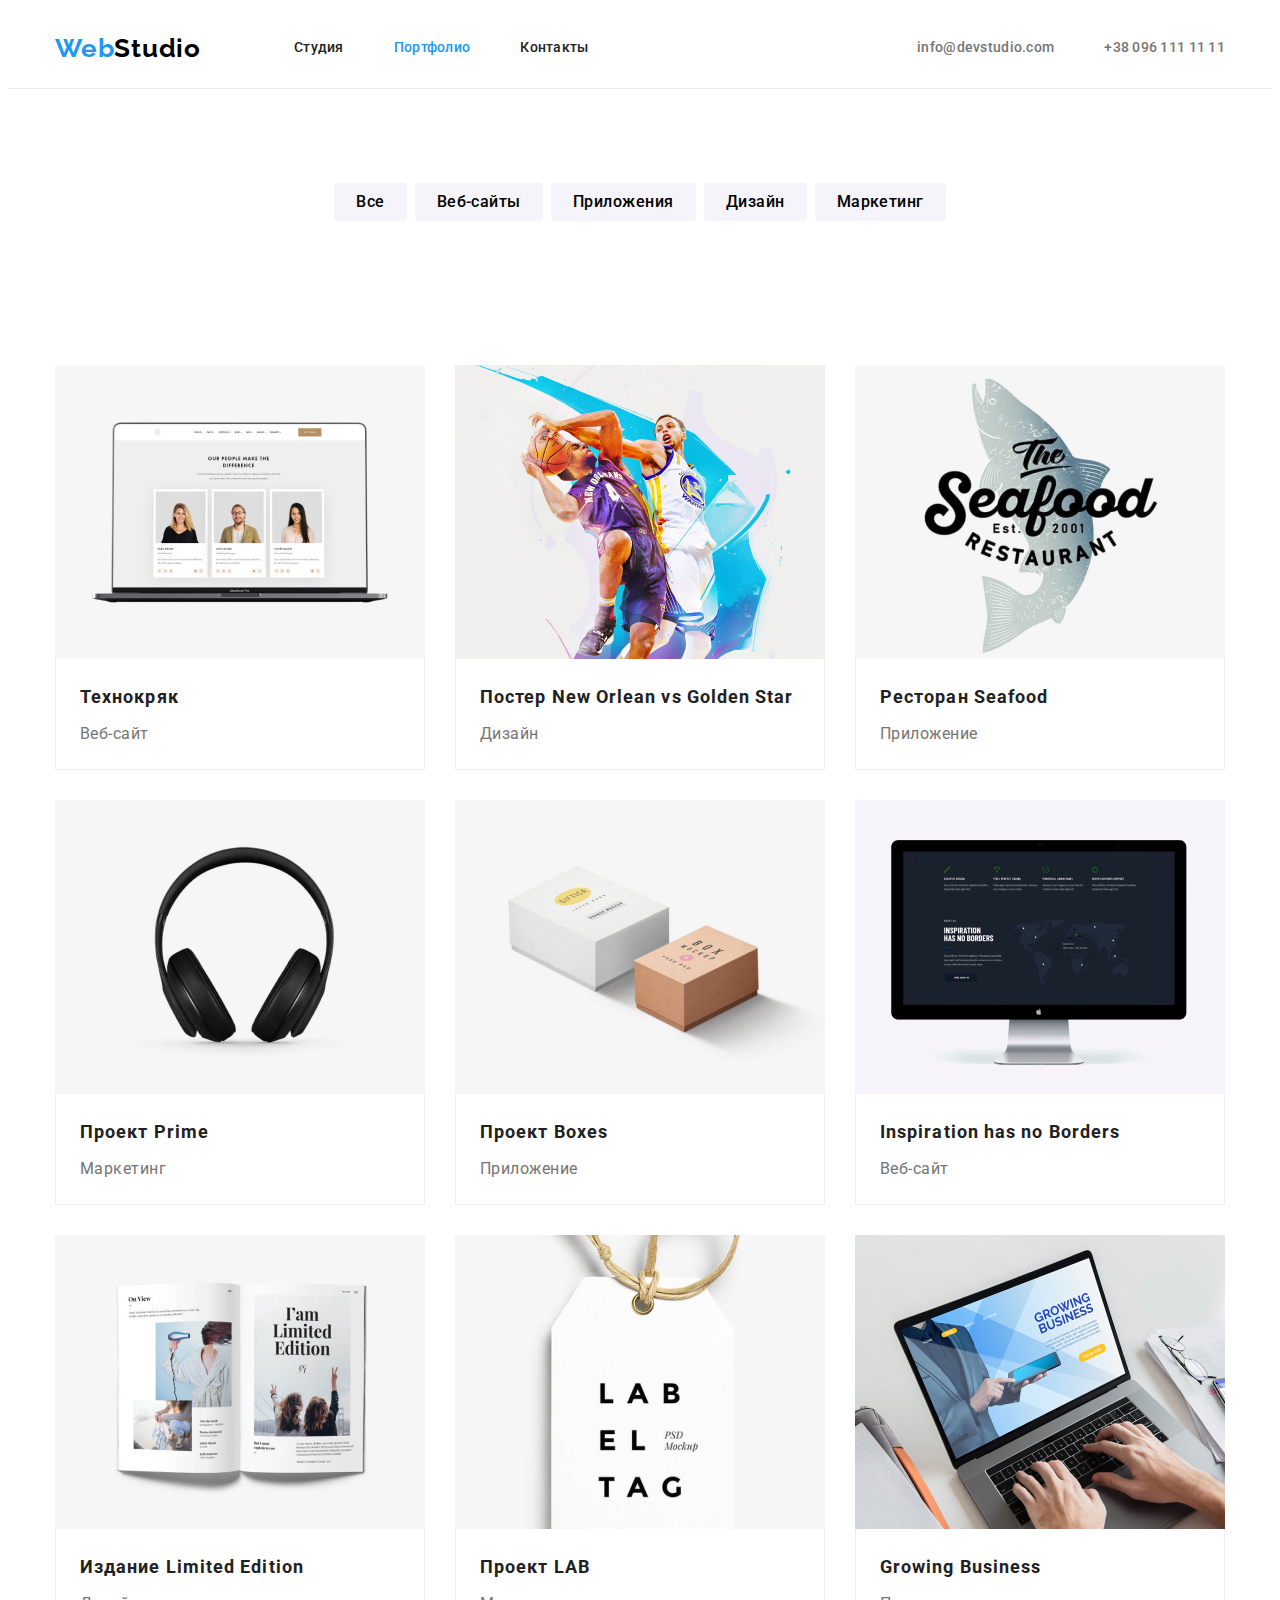
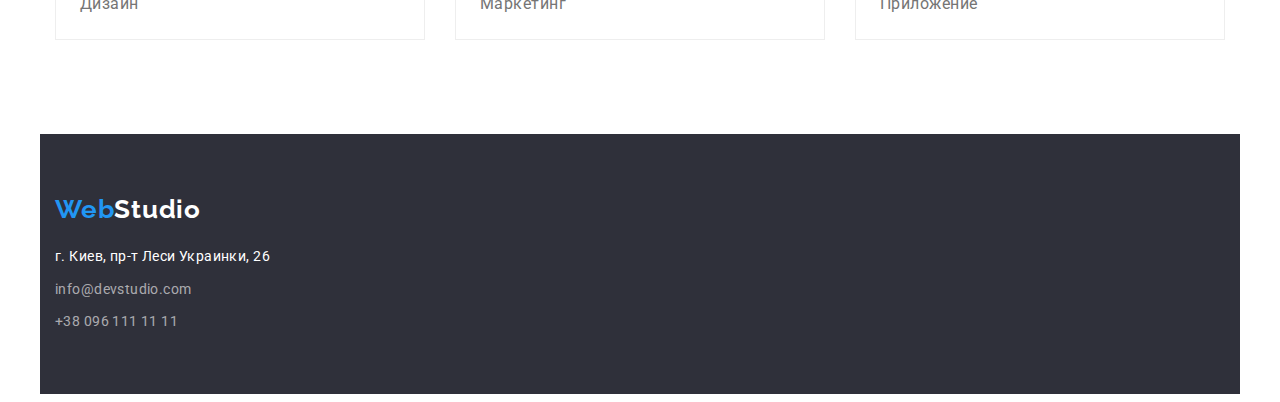
==== commit b2b8c6a5: "+" ====
--- a/portfolio.html
+++ b/portfolio.html
@@ -63,7 +63,7 @@
         </section>
 
             <!--Варианты для фильтра-->
-        <section>
+        <section class="section-minus">
             <div class="container">
                 <ul class="portfolio-variants-list">
                     <li class="portfolio-variants">
--- a/css/styles.css
+++ b/css/styles.css
@@ -59,6 +59,10 @@
     padding-left: 15px;
     padding-right: 15px;
     margin: 0 auto;
+}
+
+.section-minus {
+    padding-top: 0;
 }
 
 /* шапка и елементы */
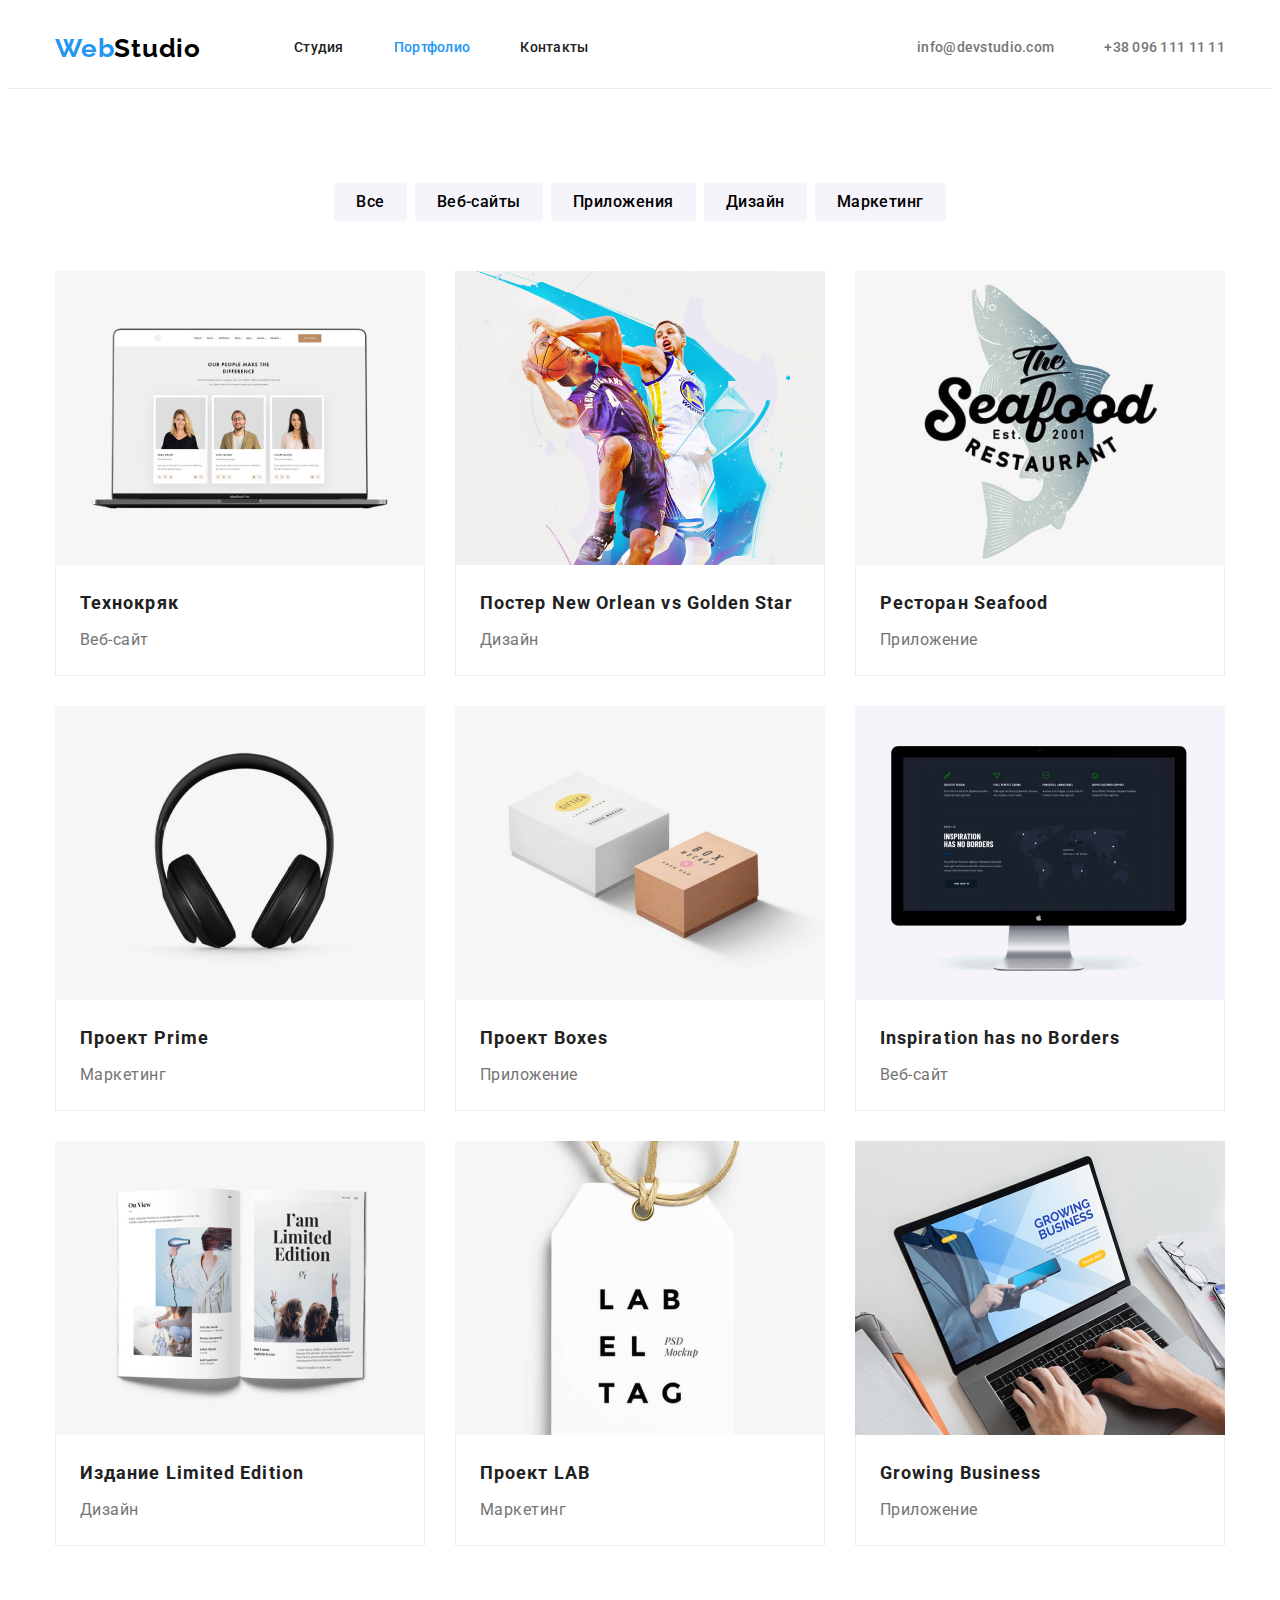
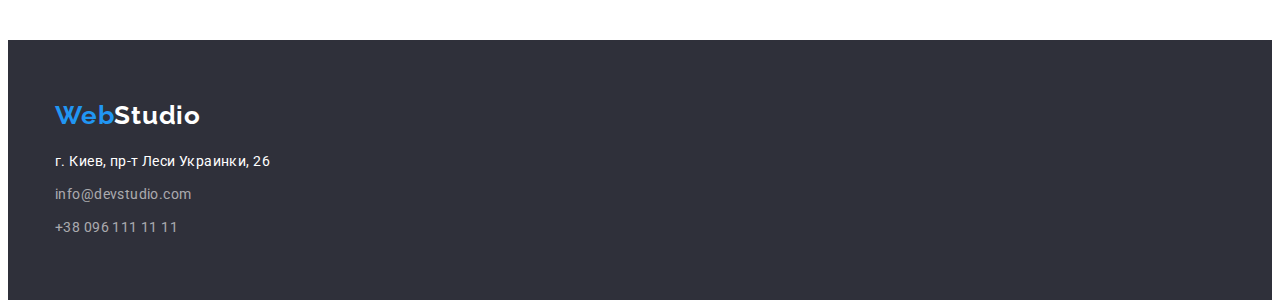
==== commit 459b33ad: "+" ====
--- a/portfolio.html
+++ b/portfolio.html
@@ -58,13 +58,9 @@
                         <button type="button" class="portfolio-categories-button">Маркетинг</button>
                     </li>
                 </ul>
-            </div>
-            
-        </section>
 
             <!--Варианты для фильтра-->
-        <section class="section-minus">
-            <div class="container">
+        
                 <ul class="portfolio-variants-list">
                     <li class="portfolio-variants">
                         <a href="#">
@@ -157,18 +153,25 @@
                     </li>
                 </ul>
             </div>
-            
         </section>
 
     </main>
 
     <!-- Подвал-->
-    <footer class="footer container">
-        <a href="index.html" class="main-page-link">Web<span class="main-page-link-logo">Studio</span></a>
-        <address class="footer-address">г. Киев, пр-т Леси Украинки, 26
-            <a href="mailto:info@devstudio.com" class="main-mail-footer">info@devstudio.com</a>
-            <a href="tel:+380961111111" class="main-phone-footer">+38 096 111 11 11</a>
-        </address>
+    <footer class="footer">
+        <div class="container">
+            <a href="index.html" class="main-page-link">Web<span class="main-page-link-logo">Studio</span></a>
+            <address class="footer-address">г. Киев, пр-т Леси Украинки, 26
+                <ul class="address-list">
+                    <li>
+                        <a href="mailto:info@devstudio.com" class="main-mail-footer">info@devstudio.com</a>
+                    </li>
+                    <li class="address-li">
+                        <a href="tel:+380961111111" class="main-phone-footer">+38 096 111 11 11</a>
+                    </li>
+                </ul>
+            </address>
+        </div>  
     </footer>
 </body>
 </html>--- a/css/styles.css
+++ b/css/styles.css
@@ -61,10 +61,6 @@
     margin: 0 auto;
 }
 
-.section-minus {
-    padding-top: 0;
-}
-
 /* шапка и елементы */
 .header {
     border-bottom: 1px solid #ECECEC;
@@ -73,7 +69,6 @@
 .header-div {
     display: flex;
     align-items: center;
-    height: 80px;
 }
 
 .header-div a {
@@ -154,8 +149,8 @@
 
 .main-page-face {
     background: #2F303A;
-    padding-top: 94px;
-    padding-bottom: 94px;
+    padding-top: 200px;
+    padding-bottom: 200px;
 }
 
 .main-page-face-text {
@@ -203,9 +198,7 @@
 /* Характеристики*/
 .specification-list {
     display: flex;
-    justify-content: center;
-    margin-top: 0;
-    margin-bottom: 94px;
+    margin-top: 0;
 }
 
 .specification-list .specification-li + .specification-li{
@@ -252,7 +245,6 @@
 
 .occupation-list {
     display: flex;
-    justify-content: center;
 }
 
 .occupation-list .occupation-li + .occupation-li {
@@ -268,7 +260,6 @@
     display: flex;
     margin-top: 0;
     margin-bottom: 0;
-    justify-content: center;
 }
 
 .main-page-team-list .main-page-team-teaser + .main-page-team-teaser {
@@ -374,7 +365,6 @@
     border-bottom: 1px solid #EEEEEE;
     border-left: 1px solid #EEEEEE;
     border-right: 1px solid #EEEEEE;
-    width: 370px;
 }
 .portfolio-variant-name {
     margin-bottom: 4px;
@@ -424,9 +414,15 @@
     color: var(--white-color);
 }
 
+.address-list {
+    margin-top: 9px;
+}
+
+.address-li {
+    margin-top: 9px;
+}
 .main-mail-footer,
 .main-phone-footer {
-    margin-top: 9px;
 
     display: block;
     font-style: normal;
